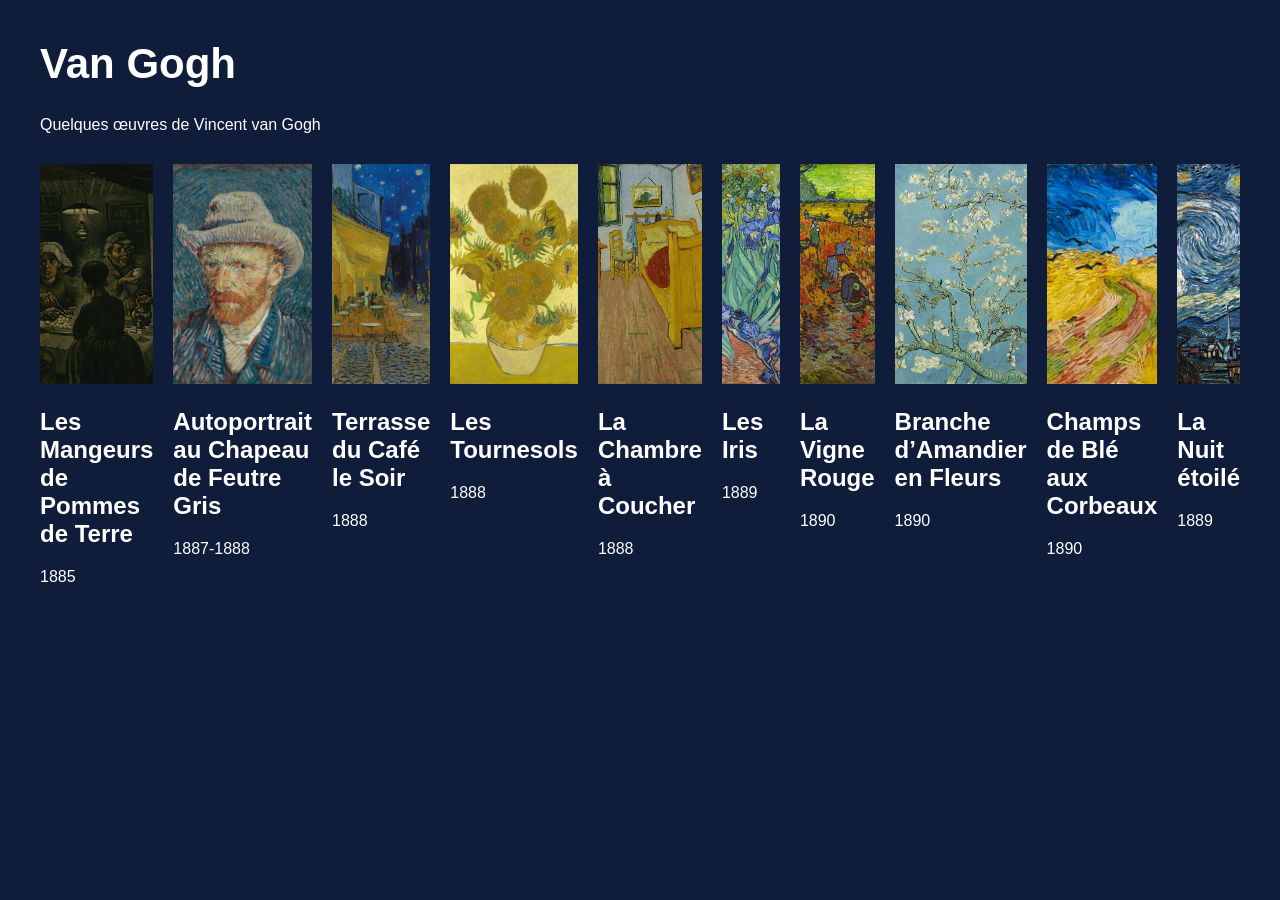
==== index.html @ 80ab2930 "[1] - First commit, just some works of van gogh." ====
<!DOCTYPE html>
<html lang="fr">
<head>
  <meta charset="UTF-8">
  <title>Van Gogh</title>
  <link rel="stylesheet" href="style.css">
</head>
<body>
  <h1>Van Gogh</h1>
  <p>Quelques œuvres de Vincent van Gogh</p>

  <div class="oeuvres">

    <div class="oeuvre">
      <img src="images/les-mangeurs-de-pommes-de-terre.jpg" alt="Les Mangeurs de Pommes de Terre">
      <h2>Les Mangeurs de Pommes de Terre</h2>
      <p>1885</p>
    </div>

    <div class="oeuvre">
      <img src="images/autoportrait-au-chapeau-de-feutre-gris.jpg" alt="Autoportrait au Chapeau de Feutre Gris">
      <h2>Autoportrait au Chapeau de Feutre Gris</h2>
      <p>1887-1888</p>
    </div>

    <div class="oeuvre">
      <img src="images/terrasse-du-cafe-le-soir.jpg" alt="Terrasse du Café le Soir">
      <h2>Terrasse du Café le Soir</h2>
      <p>1888</p>
    </div>

    <div class="oeuvre">
      <img src="images/les-tournesols.jpg" alt="Les Tournesols">
      <h2>Les Tournesols</h2>
      <p>1888</p>
    </div>

    <div class="oeuvre">
      <img src="images/la-chambre-a-coucher.jpg" alt="La Chambre à Coucher">
      <h2>La Chambre à Coucher</h2>
      <p>1888</p>
    </div>

    <div class="oeuvre">
      <img src="images/les-iris.jpg" alt="Les Iris">
      <h2>Les Iris</h2>
      <p>1889</p>
    </div>

    <div class="oeuvre">
      <img src="images/la-vigne-rouge.jpg" alt="La Vigne Rouge">
      <h2>La Vigne Rouge</h2>
      <p>1890</p>
    </div>

    <div class="oeuvre">
      <img src="images/amandier-en-fleurs.jpg" alt="Branche d’Amandier en Fleurs">
      <h2>Branche d’Amandier en Fleurs</h2>
      <p>1890</p>
    </div>
    
    <div class="oeuvre">
      <img src="images/champ-de-ble-aux-corbeaux.jpg" alt="Champs de Blé aux Corbeaux">
      <h2>Champs de Blé aux Corbeaux</h2>
      <p>1890</p>
    </div>

    <div class="oeuvre">
      <img src="images/nuit-etoile.jpg" alt="La Nuit étoilé">
      <h2>La Nuit étoilé</h2>
      <p>1889</p>
    </div>

  </div>
</body>
</html>
---- style.css ----
body {
  margin: 40px;
  background: #101d3a;
  color: white;
  font-family: Arial, sans-serif;
}

h1 {
  font-size: 42px;
}

.oeuvres {
  display: flex;
  gap: 20px;
  margin-top: 30px;
}

.oeuvre {
  width: 280px;
}

.oeuvre img {
  width: 100%;
  height: 220px;
  object-fit: cover;
}
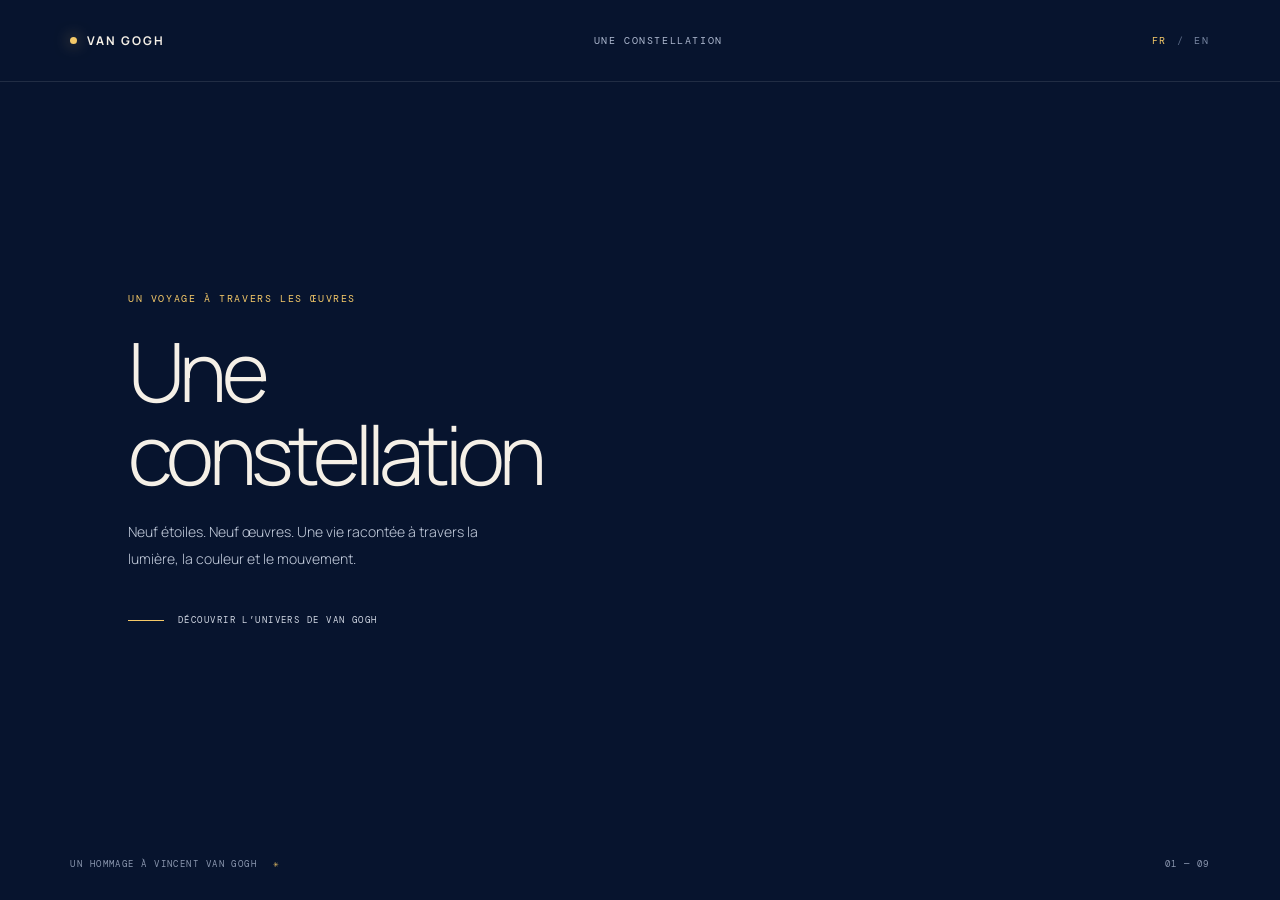
==== commit 662237f9: "[3] Start new landing page." ====
--- a/index.html
+++ b/index.html
@@ -1,76 +1,39 @@
-<!DOCTYPE html>
+<!doctype html>
 <html lang="fr">
 <head>
-  <meta charset="UTF-8">
-  <title>Van Gogh</title>
-  <link rel="stylesheet" href="style.css">
+  <meta charset="utf-8">
+  <meta name="viewport" content="width=device-width, initial-scale=1">
+  <meta name="description" content="Une constellation inspirée des œuvres de Vincent van Gogh.">
+  <title>Van Gogh — Une constellation</title>
+  <link rel="stylesheet" href="css/style.css">
 </head>
 <body>
-  <h1>Van Gogh</h1>
-  <p>Quelques œuvres de Vincent van Gogh</p>
+  <header class="site-header">
+    <a class="wordmark" href="#home"><span class="wordmark-dot"></span> VAN GOGH</a>
+    <p class="header-note">UNE CONSTELLATION</p>
+    <div class="language-switch" aria-label="Choix de la langue">
+      <span class="active">FR</span><span class="separator">/</span><span>EN</span>
+    </div>
+  </header>
 
-  <div class="oeuvres">
+  <main>
+    <section class="hero" id="home">
+      <div class="hero-copy">
+        <p class="eyebrow">UN VOYAGE À TRAVERS LES ŒUVRES</p>
+        <h1>Une<br>constellation</h1>
+        <p class="intro">Neuf étoiles. Neuf œuvres. Une vie racontée à travers la lumière, la couleur et le mouvement.</p>
+        <p class="explore"><span class="explore-line"></span> DÉCOUVRIR L’UNIVERS DE VAN GOGH</p>
+      </div>
 
-    <div class="oeuvre">
-      <img src="images/les-mangeurs-de-pommes-de-terre.jpg" alt="Les Mangeurs de Pommes de Terre">
-      <h2>Les Mangeurs de Pommes de Terre</h2>
-      <p>1885</p>
-    </div>
+      <div class="sky-decoration" aria-hidden="true">
+      </div>
 
-    <div class="oeuvre">
-      <img src="images/autoportrait-au-chapeau-de-feutre-gris.jpg" alt="Autoportrait au Chapeau de Feutre Gris">
-      <h2>Autoportrait au Chapeau de Feutre Gris</h2>
-      <p>1887-1888</p>
-    </div>
-
-    <div class="oeuvre">
-      <img src="images/terrasse-du-cafe-le-soir.jpg" alt="Terrasse du Café le Soir">
-      <h2>Terrasse du Café le Soir</h2>
-      <p>1888</p>
-    </div>
-
-    <div class="oeuvre">
-      <img src="images/les-tournesols.jpg" alt="Les Tournesols">
-      <h2>Les Tournesols</h2>
-      <p>1888</p>
-    </div>
-
-    <div class="oeuvre">
-      <img src="images/la-chambre-a-coucher.jpg" alt="La Chambre à Coucher">
-      <h2>La Chambre à Coucher</h2>
-      <p>1888</p>
-    </div>
-
-    <div class="oeuvre">
-      <img src="images/les-iris.jpg" alt="Les Iris">
-      <h2>Les Iris</h2>
-      <p>1889</p>
-    </div>
-
-    <div class="oeuvre">
-      <img src="images/la-vigne-rouge.jpg" alt="La Vigne Rouge">
-      <h2>La Vigne Rouge</h2>
-      <p>1890</p>
-    </div>
-
-    <div class="oeuvre">
-      <img src="images/amandier-en-fleurs.jpg" alt="Branche d’Amandier en Fleurs">
-      <h2>Branche d’Amandier en Fleurs</h2>
-      <p>1890</p>
-    </div>
-    
-    <div class="oeuvre">
-      <img src="images/champ-de-ble-aux-corbeaux.jpg" alt="Champs de Blé aux Corbeaux">
-      <h2>Champs de Blé aux Corbeaux</h2>
-      <p>1890</p>
-    </div>
-
-    <div class="oeuvre">
-      <img src="images/nuit-etoile.jpg" alt="La Nuit étoilé">
-      <h2>La Nuit étoilé</h2>
-      <p>1889</p>
-    </div>
-
-  </div>
+      <div class="hero-footer">
+        <span>UN HOMMAGE À VINCENT VAN GOGH</span>
+        <span class="footer-star">✳</span>
+        <span>01 — 09</span>
+      </div>
+    </section>
+  </main>
 </body>
 </html>
--- a/css/style.css
+++ b/css/style.css
@@ -0,0 +1,164 @@
+@import url('https://fonts.googleapis.com/css2?family=DM+Mono:wght@400;500&family=Manrope:wght@300;400;500;600;700&display=swap');
+
+:root {
+  color-scheme: dark;
+  --ink: #f5f0e7;
+  --muted: #c0c8d8;
+  --night: #07142e;
+  --gold: #f5c968;
+}
+
+* { box-sizing: border-box; }
+
+html { scroll-behavior: smooth; }
+
+body {
+  margin: 0;
+  min-height: 100vh;
+  background: var(--night);
+  color: var(--ink);
+  font-family: 'Manrope', Arial, sans-serif;
+}
+
+.site-header {
+  position: absolute;
+  z-index: 5;
+  top: 0;
+  left: 0;
+  width: 100%;
+  height: 82px;
+  padding: 0 5.5vw;
+  display: flex;
+  align-items: center;
+  justify-content: space-between;
+  border-bottom: 1px solid #ffffff1b;
+}
+
+.wordmark {
+  display: flex;
+  align-items: center;
+  gap: 10px;
+  color: var(--ink);
+  text-decoration: none;
+  font-size: 12px;
+  letter-spacing: .16em;
+  font-weight: 700;
+}
+
+.wordmark-dot {
+  width: 7px;
+  height: 7px;
+  border-radius: 50%;
+  background: var(--gold);
+  box-shadow: 0 0 15px #f5c968aa;
+}
+
+.header-note, .language-switch, .eyebrow, .explore, .hero-footer {
+  font-family: 'DM Mono', monospace;
+  font-size: 10px;
+  letter-spacing: .16em;
+}
+
+.header-note { color: #aeb9d0; }
+
+.language-switch {
+  display: flex;
+  align-items: center;
+  gap: 10px;
+  color: #7886a2;
+}
+
+.language-switch .active { color: var(--gold); }
+.separator { color: #586782; }
+
+.hero {
+  min-height: 100svh;
+  position: relative;
+  display: flex;
+  align-items: center;
+}
+
+.sky-decoration {
+  background: url('img/nuit-etoile.jpg') center / cover no-repeat;
+}
+
+.hero-copy {
+  position: relative;
+  z-index: 3;
+  width: min(470px, 43vw);
+  margin-left: 10vw;
+  margin-top: 15px;
+}
+
+.eyebrow {
+  color: var(--gold);
+  line-height: 1.8;
+}
+
+h1 {
+  margin: 22px 0;
+  font-size: clamp(48px, 6.4vw, 88px);
+  line-height: 1.02;
+  font-weight: 300;
+  letter-spacing: -.07em;
+}
+
+.intro {
+  max-width: 380px;
+  color: #c5cede;
+  font-size: 14px;
+  line-height: 1.9;
+  font-weight: 300;
+}
+
+.explore {
+  display: flex;
+  align-items: center;
+  gap: 14px;
+  margin-top: 42px;
+  color: #d2d8e4;
+  font-size: 9px;
+}
+
+.explore-line {
+  display: inline-block;
+  width: 36px;
+  height: 1px;
+  background: var(--gold);
+}
+
+.sky-decoration {
+  position: absolute;
+  z-index: 2;
+  top: 12%;
+  right: 5%;
+  width: 52%;
+  height: 76%;
+  opacity: .95;
+}
+
+.hero-footer {
+  position: absolute;
+  z-index: 3;
+  bottom: 30px;
+  left: 5.5vw;
+  right: 5.5vw;
+  display: flex;
+  align-items: center;
+  gap: 16px;
+  color: #8c98b0;
+  font-size: 9px;
+}
+
+.footer-star { color: var(--gold); }
+.hero-footer span:last-child { margin-left: auto; }
+
+@media (max-width: 760px) {
+  .site-header { height: 68px; padding: 0 6vw; }
+  .header-note { display: none; }
+  .hero { min-height: 850px; align-items: flex-start; }
+  .hero-copy { width: auto; margin: 145px 8vw 0; }
+  h1 { font-size: 56px; }
+  .intro { max-width: 320px; }
+  .hero-footer { bottom: 22px; font-size: 8px; }
+}
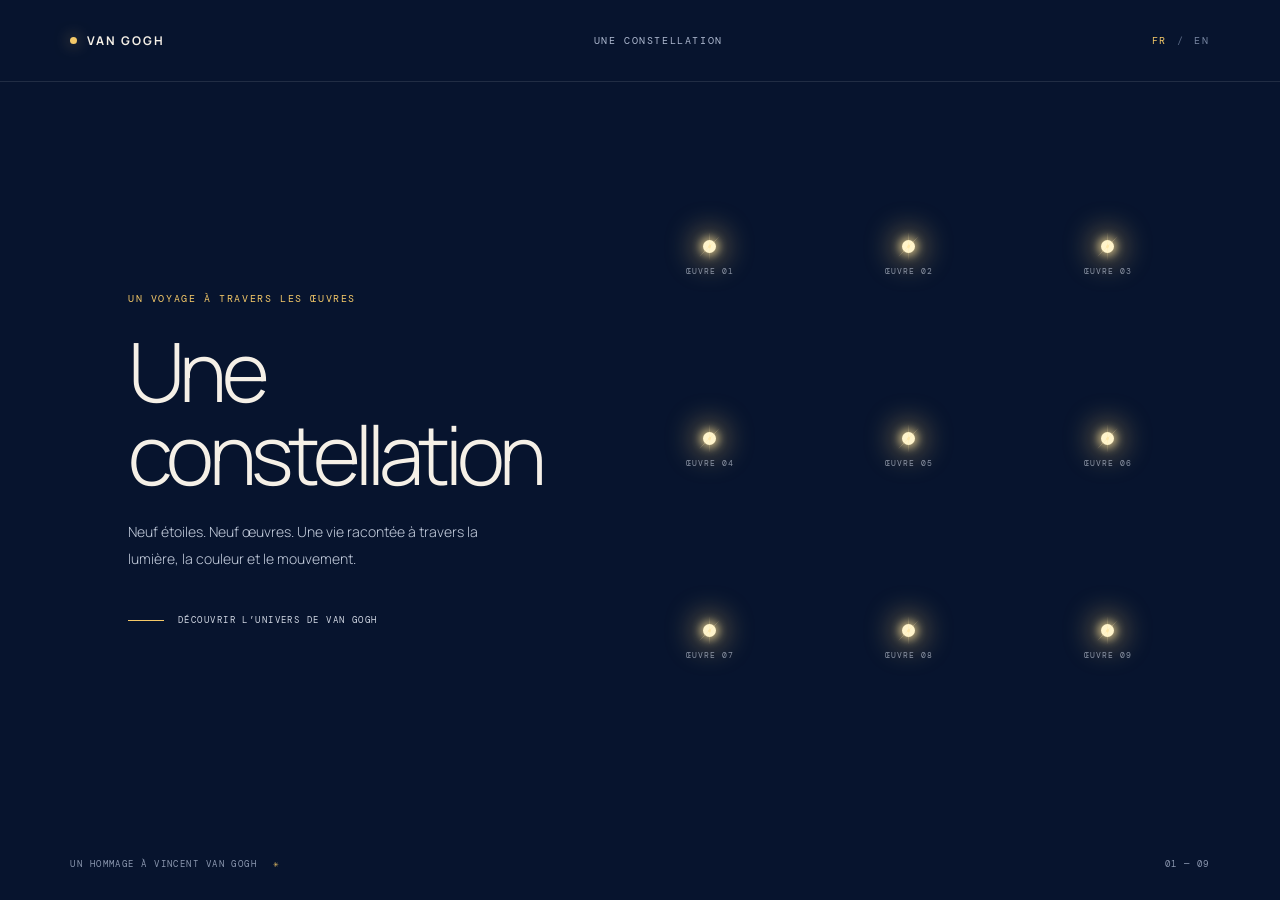
==== commit 38c9f289: "[4] Architecture, add pages." ====
--- a/index.html
+++ b/index.html
@@ -25,8 +25,17 @@
         <p class="explore"><span class="explore-line"></span> DÉCOUVRIR L’UNIVERS DE VAN GOGH</p>
       </div>
 
-      <div class="sky-decoration" aria-hidden="true">
-      </div>
+      <nav class="sky-decoration" aria-label="Choisir une œuvre">
+        <a class="star-link" href="pages/oeuvre-01.html" aria-label="Découvrir l’œuvre 1"><span class="star"></span><span class="star-label">ŒUVRE 01</span></a>
+        <a class="star-link" href="pages/oeuvre-02.html" aria-label="Découvrir l’œuvre 2"><span class="star"></span><span class="star-label">ŒUVRE 02</span></a>
+        <a class="star-link" href="pages/oeuvre-03.html" aria-label="Découvrir l’œuvre 3"><span class="star"></span><span class="star-label">ŒUVRE 03</span></a>
+        <a class="star-link" href="pages/oeuvre-04.html" aria-label="Découvrir l’œuvre 4"><span class="star"></span><span class="star-label">ŒUVRE 04</span></a>
+        <a class="star-link" href="pages/oeuvre-05.html" aria-label="Découvrir l’œuvre 5"><span class="star"></span><span class="star-label">ŒUVRE 05</span></a>
+        <a class="star-link" href="pages/oeuvre-06.html" aria-label="Découvrir l’œuvre 6"><span class="star"></span><span class="star-label">ŒUVRE 06</span></a>
+        <a class="star-link" href="pages/oeuvre-07.html" aria-label="Découvrir l’œuvre 7"><span class="star"></span><span class="star-label">ŒUVRE 07</span></a>
+        <a class="star-link" href="pages/oeuvre-08.html" aria-label="Découvrir l’œuvre 8"><span class="star"></span><span class="star-label">ŒUVRE 08</span></a>
+        <a class="star-link" href="pages/oeuvre-09.html" aria-label="Découvrir l’œuvre 9"><span class="star"></span><span class="star-label">ŒUVRE 09</span></a>
+      </nav>
 
       <div class="hero-footer">
         <span>UN HOMMAGE À VINCENT VAN GOGH</span>
--- a/css/style.css
+++ b/css/style.css
@@ -130,11 +130,75 @@
 .sky-decoration {
   position: absolute;
   z-index: 2;
-  top: 12%;
+  top: 17%;
   right: 5%;
-  width: 52%;
-  height: 76%;
-  opacity: .95;
+  width: 48%;
+  min-height: 66%;
+  display: grid;
+  grid-template-columns: repeat(3, minmax(70px, 1fr));
+  grid-template-rows: repeat(3, 1fr);
+  place-items: center;
+  gap: clamp(18px, 3vw, 42px);
+  padding: 28px;
+}
+
+.star-link {
+  min-width: 78px;
+  min-height: 78px;
+  display: flex;
+  flex-direction: column;
+  align-items: center;
+  justify-content: center;
+  gap: 13px;
+  color: var(--muted);
+  text-decoration: none;
+  border-radius: 50%;
+  transition: transform .2s ease, color .2s ease;
+}
+
+.star {
+  position: relative;
+  display: block;
+  width: 13px;
+  height: 13px;
+  border-radius: 50%;
+  background: #fff4cb;
+  box-shadow: 0 0 9px 3px #ffe7a0aa, 0 0 28px 11px #f5c96866;
+  transition: transform .2s ease, box-shadow .2s ease;
+}
+
+.star::before,
+.star::after {
+  content: '';
+  position: absolute;
+  inset: -8px 5px;
+  background: #ffe9a8;
+  opacity: .7;
+  clip-path: polygon(50% 0, 58% 42%, 100% 50%, 58% 58%, 50% 100%, 42% 58%, 0 50%, 42% 42%);
+}
+
+.star::after {
+  transform: rotate(45deg);
+}
+
+.star-label {
+  font-family: 'DM Mono', monospace;
+  font-size: 8px;
+  letter-spacing: .12em;
+  opacity: .7;
+}
+
+.star-link:hover,
+.star-link:focus-visible {
+  color: var(--gold);
+  transform: translateY(-4px);
+  outline: none;
+}
+
+.star-link:hover .star,
+.star-link:focus-visible .star {
+  transform: scale(1.35);
+  box-shadow: 0 0 14px 5px #ffe7a0cc, 0 0 40px 16px #f5c96888;
 }
 
 .hero-footer {
@@ -156,9 +220,42 @@
 @media (max-width: 760px) {
   .site-header { height: 68px; padding: 0 6vw; }
   .header-note { display: none; }
-  .hero { min-height: 850px; align-items: flex-start; }
-  .hero-copy { width: auto; margin: 145px 8vw 0; }
+  .hero { min-height: 1050px; align-items: flex-start; }
+  .hero-copy { width: auto; margin: 125px 8vw 0; }
   h1 { font-size: 56px; }
   .intro { max-width: 320px; }
+  .sky-decoration {
+    top: 52%;
+    left: 6%;
+    right: 6%;
+    width: 88%;
+    min-height: 390px;
+    padding: 10px;
+    gap: 12px;
+  }
+  .star-link { min-width: 65px; min-height: 75px; gap: 10px; }
+  .star-label { font-size: 7px; }
   .hero-footer { bottom: 22px; font-size: 8px; }
 }
+
+.placeholder-page {
+      min-height: 100svh;
+      display: grid;
+      place-items: center;
+      padding: 120px 24px 60px;
+      text-align: center;
+    }
+    .placeholder-content { max-width: 560px; }
+    .placeholder-content h1 { font-size: clamp(42px, 7vw, 76px); }
+    .placeholder-content p { color: var(--muted); line-height: 1.8; }
+    .back-link {
+      display: inline-block;
+      margin-top: 28px;
+      color: var(--gold);
+      font-family: 'DM Mono', monospace;
+      font-size: 10px;
+      letter-spacing: .14em;
+      text-decoration: none;
+      border-bottom: 1px solid #f5c96866;
+      padding-bottom: 8px;
+    }
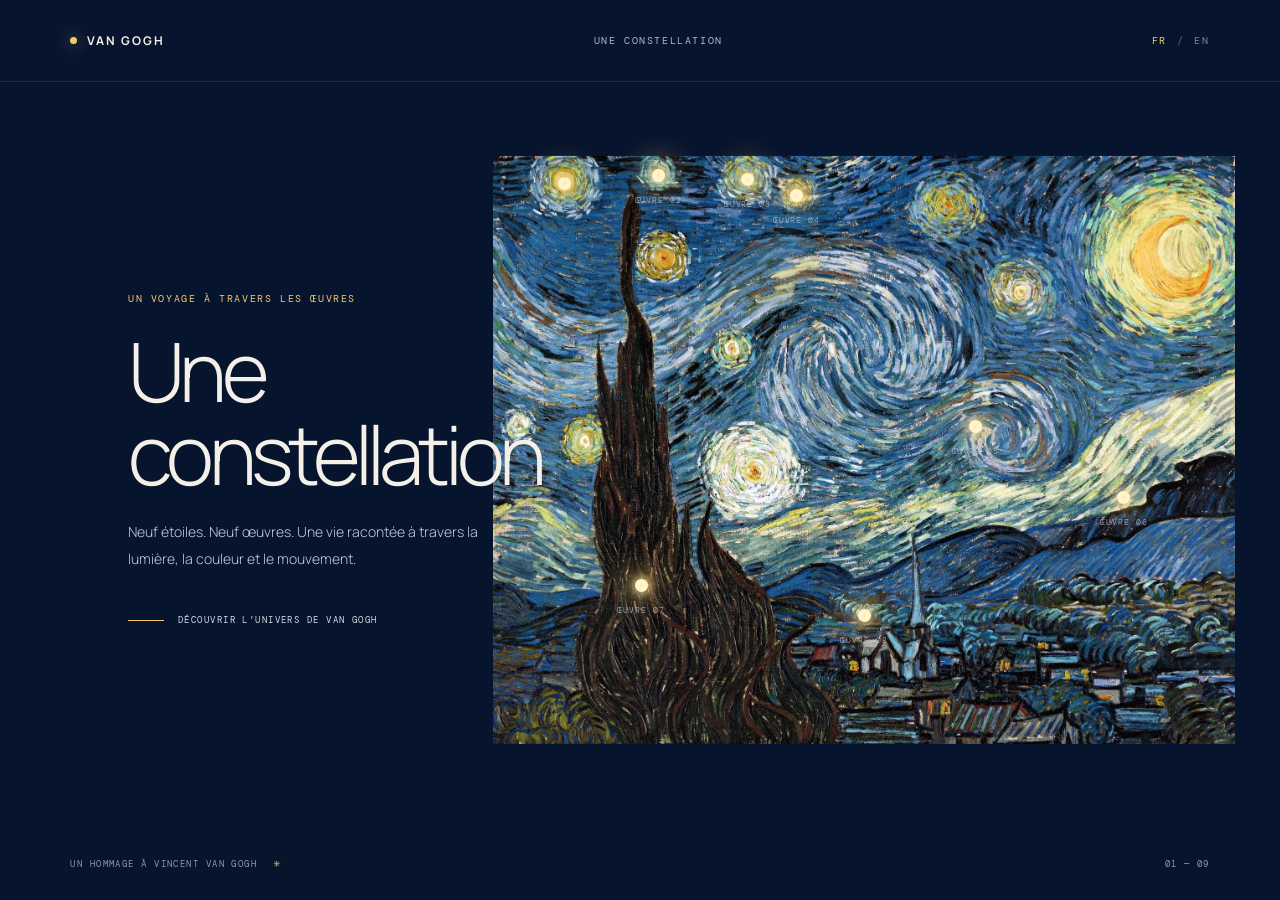
==== commit 6549c578: "[7] Start stars position" ====
--- a/index.html
+++ b/index.html
@@ -25,17 +25,56 @@
         <p class="explore"><span class="explore-line"></span> DÉCOUVRIR L’UNIVERS DE VAN GOGH</p>
       </div>
 
-      <nav class="sky-decoration" aria-label="Choisir une œuvre">
-        <a class="star-link" href="pages/oeuvre-01.html" aria-label="Découvrir l’œuvre 1"><span class="star"></span><span class="star-label">ŒUVRE 01</span></a>
-        <a class="star-link" href="pages/oeuvre-02.html" aria-label="Découvrir l’œuvre 2"><span class="star"></span><span class="star-label">ŒUVRE 02</span></a>
-        <a class="star-link" href="pages/oeuvre-03.html" aria-label="Découvrir l’œuvre 3"><span class="star"></span><span class="star-label">ŒUVRE 03</span></a>
-        <a class="star-link" href="pages/oeuvre-04.html" aria-label="Découvrir l’œuvre 4"><span class="star"></span><span class="star-label">ŒUVRE 04</span></a>
-        <a class="star-link" href="pages/oeuvre-05.html" aria-label="Découvrir l’œuvre 5"><span class="star"></span><span class="star-label">ŒUVRE 05</span></a>
-        <a class="star-link" href="pages/oeuvre-06.html" aria-label="Découvrir l’œuvre 6"><span class="star"></span><span class="star-label">ŒUVRE 06</span></a>
-        <a class="star-link" href="pages/oeuvre-07.html" aria-label="Découvrir l’œuvre 7"><span class="star"></span><span class="star-label">ŒUVRE 07</span></a>
-        <a class="star-link" href="pages/oeuvre-08.html" aria-label="Découvrir l’œuvre 8"><span class="star"></span><span class="star-label">ŒUVRE 08</span></a>
-        <a class="star-link" href="pages/oeuvre-09.html" aria-label="Découvrir l’œuvre 9"><span class="star"></span><span class="star-label">ŒUVRE 09</span></a>
-      </nav>
+      <div class="constellation">
+        <nav class="sky-decoration" aria-label="Choisir une œuvre">
+
+          <a class="star-link star-01" href="pages/oeuvre-01.html">
+            <span class="star"></span>
+            <span class="star-label">ŒUVRE 01</span>
+          </a>
+
+          <a class="star-link star-02" href="pages/oeuvre-02.html">
+            <span class="star"></span>
+            <span class="star-label">ŒUVRE 02</span>
+          </a>
+
+          <a class="star-link star-03" href="pages/oeuvre-03.html">
+            <span class="star"></span>
+            <span class="star-label">ŒUVRE 03</span>
+          </a>
+
+          <a class="star-link star-04" href="pages/oeuvre-04.html">
+            <span class="star"></span>
+            <span class="star-label">ŒUVRE 04</span>
+          </a>
+
+          <a class="star-link star-05" href="pages/oeuvre-05.html">
+            <span class="star"></span>
+            <span class="star-label">ŒUVRE 05</span>
+          </a>
+
+          <a class="star-link star-06" href="pages/oeuvre-06.html">
+            <span class="star"></span>
+            <span class="star-label">ŒUVRE 06</span>
+          </a>
+
+          <a class="star-link star-07" href="pages/oeuvre-07.html">
+            <span class="star"></span>
+            <span class="star-label">ŒUVRE 07</span>
+          </a>
+
+          <a class="star-link star-08" href="pages/oeuvre-08.html">
+            <span class="star"></span>
+            <span class="star-label">ŒUVRE 08</span>
+          </a>
+
+          <a class="star-link star-09" href="pages/oeuvre-09.html">
+            <span class="star"></span>
+            <span class="star-label">ŒUVRE 09</span>
+          </a>
+
+        </nav>
+      </div>
 
       <div class="hero-footer">
         <span>UN HOMMAGE À VINCENT VAN GOGH</span>
--- a/css/style.css
+++ b/css/style.css
@@ -78,10 +78,6 @@
   align-items: center;
 }
 
-.sky-decoration {
-  background: url('img/nuit-etoile.jpg') center / cover no-repeat;
-}
-
 .hero-copy {
   position: relative;
   z-index: 3;
@@ -127,32 +123,46 @@
   background: var(--gold);
 }
 
+
+.constellation {
+  position: absolute;
+  z-index: 2;
+  width: min(58vw, 91svh);
+  aspect-ratio: 1771 / 1403;
+  right: clamp(20px, 3.5vw, 60px);
+  top: 50%;
+  transform: translateY(-50%);
+
+  background: url('../img/nuit-etoile.jpg') center / 100% 100% no-repeat;
+}
+
+
 .sky-decoration {
   position: absolute;
-  z-index: 2;
-  top: 17%;
-  right: 5%;
-  width: 48%;
-  min-height: 66%;
-  display: grid;
-  grid-template-columns: repeat(3, minmax(70px, 1fr));
-  grid-template-rows: repeat(3, 1fr);
-  place-items: center;
-  gap: clamp(18px, 3vw, 42px);
-  padding: 28px;
+  inset: 0;
+  width: 100%;
+  height: 100%;
+  display: block;
 }
 
 .star-link {
+  position: absolute;
+
+  display: flex;
+  flex-direction: column;
+  align-items: center;
+  justify-content: center;
+  gap: 13px;
+
+  transform: translate(-50%, -50%);
+
   min-width: 78px;
   min-height: 78px;
-  display: flex;
-  flex-direction: column;
-  align-items: center;
-  justify-content: center;
-  gap: 13px;
+
   color: var(--muted);
   text-decoration: none;
   border-radius: 50%;
+
   transition: transform .2s ease, color .2s ease;
 }
 
@@ -191,7 +201,6 @@
 .star-link:hover,
 .star-link:focus-visible {
   color: var(--gold);
-  transform: translateY(-4px);
   outline: none;
 }
 
@@ -217,26 +226,6 @@
 .footer-star { color: var(--gold); }
 .hero-footer span:last-child { margin-left: auto; }
 
-@media (max-width: 760px) {
-  .site-header { height: 68px; padding: 0 6vw; }
-  .header-note { display: none; }
-  .hero { min-height: 1050px; align-items: flex-start; }
-  .hero-copy { width: auto; margin: 125px 8vw 0; }
-  h1 { font-size: 56px; }
-  .intro { max-width: 320px; }
-  .sky-decoration {
-    top: 52%;
-    left: 6%;
-    right: 6%;
-    width: 88%;
-    min-height: 390px;
-    padding: 10px;
-    gap: 12px;
-  }
-  .star-link { min-width: 65px; min-height: 75px; gap: 10px; }
-  .star-label { font-size: 7px; }
-  .hero-footer { bottom: 22px; font-size: 8px; }
-}
 
 .placeholder-page {
       min-height: 100svh;
@@ -244,11 +233,11 @@
       place-items: center;
       padding: 120px 24px 60px;
       text-align: center;
-    }
-    .placeholder-content { max-width: 560px; }
-    .placeholder-content h1 { font-size: clamp(42px, 7vw, 76px); }
-    .placeholder-content p { color: var(--muted); line-height: 1.8; }
-    .back-link {
+}
+.placeholder-content { max-width: 560px; }
+.placeholder-content h1 { font-size: clamp(42px, 7vw, 76px); }
+.placeholder-content p { color: var(--muted); line-height: 1.8; }
+.back-link {
       display: inline-block;
       margin-top: 28px;
       color: var(--gold);
@@ -258,4 +247,56 @@
       text-decoration: none;
       border-bottom: 1px solid #f5c96866;
       padding-bottom: 8px;
-    }+    }
+
+
+@media (max-width: 760px) {
+
+  .hero {
+    min-height: 1050px;
+    align-items: flex-start;
+  }
+
+  .constellation {
+    width: min(100vw, 126.23svh);
+
+    right: auto;
+    left: 50%;
+
+    top: auto;
+    bottom: 80px;
+
+    transform: translateX(-50%);
+  }
+
+  .star-link {
+    min-width: 65px;
+    min-height: 65px;
+    gap: 10px;
+  }
+
+  .star-label {
+    font-size: 7px;
+  }
+
+  .hero-footer {
+    bottom: 22px;
+    font-size: 8px;
+  }
+
+}
+
+
+/* Position des 9 étoiles */
+
+.star-01 { left: 9.6%; top: 6.6%; }
+.star-02 { left: 22.3%; top: 5.2%; }
+.star-03 { left: 34.3%; top: 6%; }
+
+.star-04 { left: 40.9%; top: 8.6%; }
+.star-05 { left: 65%; top: 48%; }
+.star-06 { left: 85%; top: 60%; }
+
+.star-07 { left: 20%; top: 75%; }
+.star-08 { left: 50%; top: 80%; }
+.star-09 { left: 225%; top: 85%; }
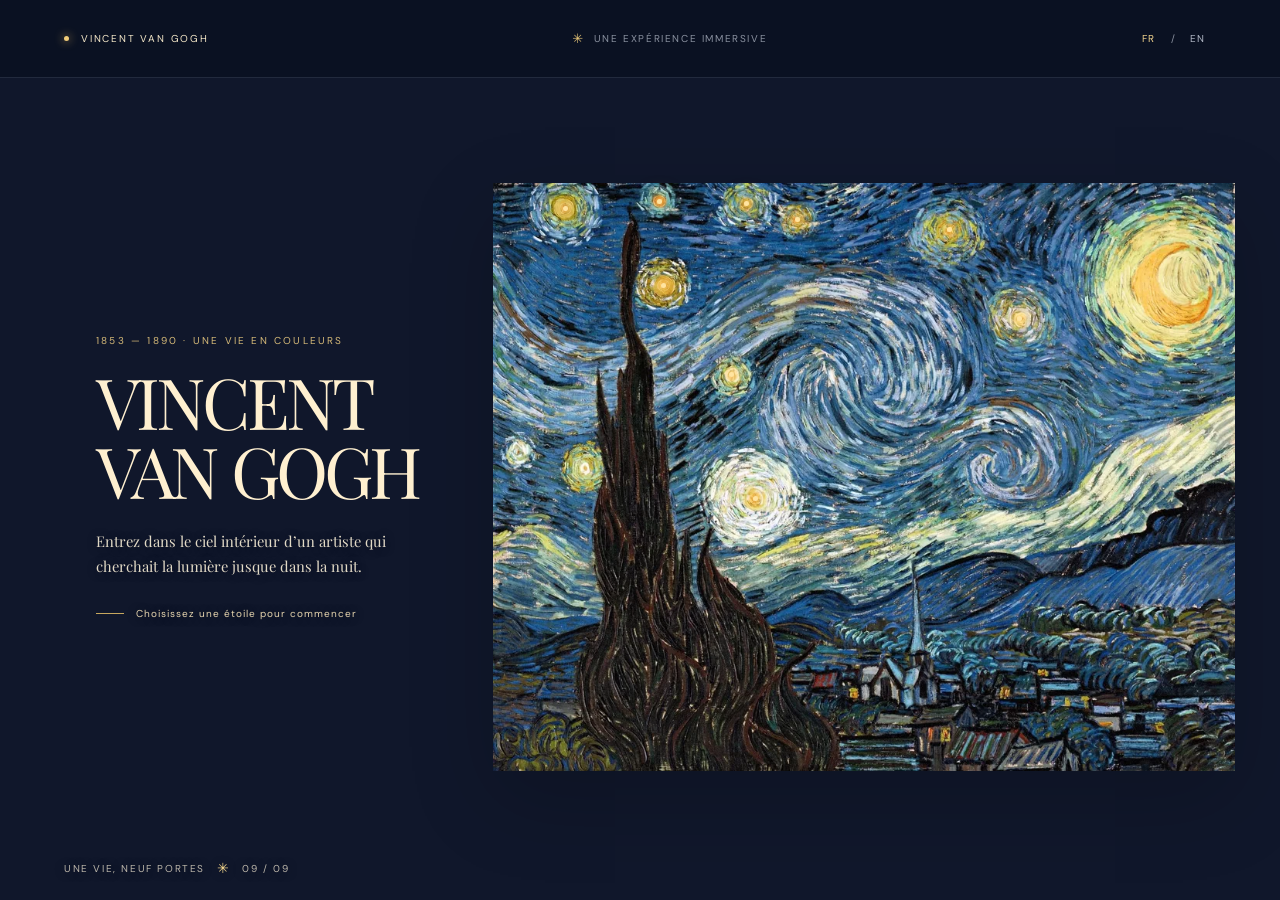
==== commit 54849b24: "[9] Big refont, translation and home page interactive." ====
--- a/index.html
+++ b/index.html
@@ -3,85 +3,103 @@
 <head>
   <meta charset="utf-8">
   <meta name="viewport" content="width=device-width, initial-scale=1">
-  <meta name="description" content="Une constellation inspirée des œuvres de Vincent van Gogh.">
-  <title>Van Gogh — Une constellation</title>
+  <meta name="theme-color" content="#07142e">
+  <meta name="description" content="Explorez l'univers de Vincent van Gogh, une étoile à la fois.">
+  <title>Vincent van Gogh · Une constellation</title>
+  <link rel="icon" href="data:image/svg+xml,%3Csvg xmlns='http://www.w3.org/2000/svg' viewBox='0 0 32 32'%3E%3Crect width='32' height='32' rx='6' fill='%2307142e'/%3E%3Ccircle cx='16' cy='16' r='5' fill='%23ffe2a0'/%3E%3C/svg%3E">
+  <link rel="preload" href="fonts/playfair-display-latin-400-normal.woff2" as="font" type="font/woff2" crossorigin>
+  <link rel="preload" href="fonts/dm-sans-latin-wght-normal.woff2" as="font" type="font/woff2" crossorigin>
   <link rel="stylesheet" href="css/style.css">
 </head>
 <body>
+  <a class="skip-link" href="#constellation" data-i18n="skip">Aller à la constellation</a>
+
   <header class="site-header">
-    <a class="wordmark" href="#home"><span class="wordmark-dot"></span> VAN GOGH</a>
-    <p class="header-note">UNE CONSTELLATION</p>
-    <div class="language-switch" aria-label="Choix de la langue">
-      <span class="active">FR</span><span class="separator">/</span><span>EN</span>
+    <a class="wordmark" href="index.html">
+      <span class="wordmark-dot" aria-hidden="true"></span>
+      <span data-i18n="brandName">Vincent van Gogh</span>
+    </a>
+    <p class="header-note" aria-hidden="true">
+      <span class="header-note-mark">✳</span>
+      <span data-i18n="navLabel">Une expérience immersive</span>
+    </p>
+    <div class="language-switch" role="group" aria-label="Langue" data-i18n-attr="aria-label:language">
+      <button type="button" lang="fr" data-lang="fr" aria-pressed="true">FR</button>
+      <span aria-hidden="true">/</span>
+      <button type="button" lang="en" data-lang="en" aria-pressed="false">EN</button>
     </div>
   </header>
 
-  <main>
-    <section class="hero" id="home">
-      <div class="hero-copy">
-        <p class="eyebrow">UN VOYAGE À TRAVERS LES ŒUVRES</p>
-        <h1>Une<br>constellation</h1>
-        <p class="intro">Neuf étoiles. Neuf œuvres. Une vie racontée à travers la lumière, la couleur et le mouvement.</p>
-        <p class="explore"><span class="explore-line"></span> DÉCOUVRIR L’UNIVERS DE VAN GOGH</p>
-      </div>
+  <main class="hero">
+    <div class="hero-copy">
+      <p class="eyebrow" data-i18n="eyebrow">1853 — 1890 · Une vie en couleurs</p>
+      <h1 data-i18n="brandName">Vincent van Gogh</h1>
+      <p class="intro" data-i18n="intro">Entrez dans le ciel intérieur d’un artiste qui cherchait la lumière jusque dans la nuit.</p>
+      <p class="explore"><span class="explore-line" aria-hidden="true"></span><span data-i18n="explore">Choisissez une étoile pour commencer</span></p>
+    </div>
 
-      <div class="constellation">
-        <nav class="sky-decoration" aria-label="Choisir une œuvre">
+    <div class="painting" id="constellation">
+      <img
+        src="img/nuit-etoile-1771.webp"
+        srcset="img/nuit-etoile-960.webp 960w, img/nuit-etoile-1771.webp 1771w"
+        sizes="(max-width: 700px) 100vw, 58vw"
+        width="1771" height="1403" fetchpriority="high"
+        alt="La Nuit étoilée de Vincent van Gogh" data-i18n-attr="alt:paintingAlt">
 
-          <a class="star-link star-01" href="pages/oeuvre-01.html">
-            <span class="star"></span>
-            <span class="star-label">ŒUVRE 01</span>
-          </a>
+      <!-- Position de chaque étoile : --x et --y, en % de l'image. -->
+      <nav class="stars" aria-label="Choisir une œuvre" data-i18n-attr="aria-label:constellationLabel">
+        <a class="star star--right" href="pages/oeuvre-01.html" style="--x:9.8%; --y:4.4%"
+           aria-label="Découvrir l’œuvre Les Mangeurs de pommes de terre de Vincent van Gogh" data-i18n-attr="aria-label:starA11y.potatoEaters">
+          <span class="star-hit" aria-hidden="true"><span class="star-halo"></span><span class="star-core"></span><span class="star-ray"></span></span>
+          <span class="star-label" aria-hidden="true" data-i18n="stars.potatoEaters">Les Mangeurs de pommes de terre</span>
+        </a>
+        <a class="star star--right" href="pages/oeuvre-02.html" style="--x:22.43%; --y:3.2%"
+           aria-label="Découvrir l’œuvre Autoportrait au chapeau de feutre gris de Vincent van Gogh" data-i18n-attr="aria-label:starA11y.selfPortrait">
+          <span class="star-hit" aria-hidden="true"><span class="star-halo"></span><span class="star-core"></span><span class="star-ray"></span></span>
+          <span class="star-label" aria-hidden="true" data-i18n="stars.selfPortrait">Autoportrait au chapeau de feutre gris</span>
+        </a>
+        <a class="star star--right" href="pages/oeuvre-03.html" style="--x:34.2%; --y:3.5%"
+           aria-label="Découvrir l’œuvre Les Tournesols de Vincent van Gogh" data-i18n-attr="aria-label:starA11y.sunflowers">
+          <span class="star-hit" aria-hidden="true"><span class="star-halo"></span><span class="star-core"></span><span class="star-ray"></span></span>
+          <span class="star-label" aria-hidden="true" data-i18n="stars.sunflowers">Les Tournesols</span>
+        </a>
+        <a class="star star--left" href="pages/oeuvre-04.html" style="--x:41%; --y:6.3%"
+           aria-label="Découvrir l’œuvre La Chambre à coucher de Vincent van Gogh" data-i18n-attr="aria-label:starA11y.bedroom">
+          <span class="star-hit" aria-hidden="true"><span class="star-halo"></span><span class="star-core"></span><span class="star-ray"></span></span>
+          <span class="star-label" aria-hidden="true" data-i18n="stars.bedroom">La Chambre à coucher</span>
+        </a>
+        <a class="star star--above" href="pages/oeuvre-05.html" style="--x:61.5%; --y:8%"
+           aria-label="Découvrir l’œuvre La Vigne rouge de Vincent van Gogh" data-i18n-attr="aria-label:starA11y.redVigne">
+          <span class="star-hit" aria-hidden="true"><span class="star-halo"></span><span class="star-core"></span><span class="star-ray"></span></span>
+          <span class="star-label" aria-hidden="true" data-i18n="stars.redVigne">La Vigne rouge</span>
+        </a>
+        <a class="star star--left" href="pages/oeuvre-06.html" style="--x:71%; --y:23%"
+           aria-label="Découvrir l’œuvre Les Iris de Vincent van Gogh" data-i18n-attr="aria-label:starA11y.irises">
+          <span class="star-hit" aria-hidden="true"><span class="star-halo"></span><span class="star-core"></span><span class="star-ray"></span></span>
+          <span class="star-label" aria-hidden="true" data-i18n="stars.irises">Les Iris</span>
+        </a>
+        <a class="star star--right" href="pages/oeuvre-07.html" style="--x:23%; --y:17.4%"
+           aria-label="Découvrir l’œuvre Terrasse du café le soir de Vincent van Gogh" data-i18n-attr="aria-label:starA11y.cafeTerrace">
+          <span class="star-hit" aria-hidden="true"><span class="star-halo"></span><span class="star-core"></span><span class="star-ray"></span></span>
+          <span class="star-label" aria-hidden="true" data-i18n="stars.cafeTerrace">Terrasse du café le soir</span>
+        </a>
+        <a class="star star--left" href="pages/oeuvre-08.html" style="--x:32.2%; --y:32.5%"
+           aria-label="Découvrir l’œuvre Branche d’amandier en fleurs de Vincent van Gogh" data-i18n-attr="aria-label:starA11y.almondBlossom">
+          <span class="star-hit" aria-hidden="true"><span class="star-halo"></span><span class="star-core"></span><span class="star-ray"></span></span>
+          <span class="star-label" aria-hidden="true" data-i18n="stars.almondBlossom">Branche d’amandier en fleurs</span>
+        </a>
+        <a class="star star--left" href="pages/oeuvre-09.html" style="--x:35.4%; --y:53.7%"
+           aria-label="Découvrir l’œuvre Champ de blé aux corbeaux de Vincent van Gogh" data-i18n-attr="aria-label:starA11y.wheatfield">
+          <span class="star-hit" aria-hidden="true"><span class="star-halo"></span><span class="star-core"></span><span class="star-ray"></span></span>
+          <span class="star-label" aria-hidden="true" data-i18n="stars.wheatfield">Champ de blé aux corbeaux</span>
+        </a>
+      </nav>
+    </div>
 
-          <a class="star-link star-02" href="pages/oeuvre-02.html">
-            <span class="star"></span>
-            <span class="star-label">ŒUVRE 02</span>
-          </a>
+    <p class="hero-footer"><span data-i18n="footer">Une vie, neuf portes</span> <span class="hero-footer-mark" aria-hidden="true">✳</span> <span aria-hidden="true">09 / 09</span></p>
+  </main>
 
-          <a class="star-link star-03" href="pages/oeuvre-03.html">
-            <span class="star"></span>
-            <span class="star-label">ŒUVRE 03</span>
-          </a>
-
-          <a class="star-link star-04" href="pages/oeuvre-04.html">
-            <span class="star"></span>
-            <span class="star-label">ŒUVRE 04</span>
-          </a>
-
-          <a class="star-link star-05" href="pages/oeuvre-05.html">
-            <span class="star"></span>
-            <span class="star-label">ŒUVRE 05</span>
-          </a>
-
-          <a class="star-link star-06" href="pages/oeuvre-06.html">
-            <span class="star"></span>
-            <span class="star-label">ŒUVRE 06</span>
-          </a>
-
-          <a class="star-link star-07" href="pages/oeuvre-07.html">
-            <span class="star"></span>
-            <span class="star-label">ŒUVRE 07</span>
-          </a>
-
-          <a class="star-link star-08" href="pages/oeuvre-08.html">
-            <span class="star"></span>
-            <span class="star-label">ŒUVRE 08</span>
-          </a>
-
-          <a class="star-link star-09" href="pages/oeuvre-09.html">
-            <span class="star"></span>
-            <span class="star-label">ŒUVRE 09</span>
-          </a>
-
-        </nav>
-      </div>
-
-      <div class="hero-footer">
-        <span>UN HOMMAGE À VINCENT VAN GOGH</span>
-        <span class="footer-star">✳</span>
-        <span>01 — 09</span>
-      </div>
-    </section>
-  </main>
+  <script src="js/translations.js"></script>
+  <script src="js/app.js"></script>
 </body>
 </html>
--- a/css/style.css
+++ b/css/style.css
@@ -1,302 +1,446 @@
-@import url('https://fonts.googleapis.com/css2?family=DM+Mono:wght@400;500&family=Manrope:wght@300;400;500;600;700&display=swap');
-
+/* 1. Polices (auto-hébergées, licences dans /fonts) ---------------------- */
+@font-face {
+  font-family: "DM Sans";
+  src: url("../fonts/dm-sans-latin-wght-normal.woff2") format("woff2");
+  font-weight: 100 1000;
+  font-style: normal;
+  font-display: swap;
+}
+
+@font-face {
+  font-family: "Playfair Display";
+  src: url("../fonts/playfair-display-latin-400-normal.woff2") format("woff2");
+  font-weight: 400;
+  font-style: normal;
+  font-display: swap;
+}
+
+/* 2. Variables ----------------------------------------------------------- */
 :root {
   color-scheme: dark;
-  --ink: #f5f0e7;
-  --muted: #c0c8d8;
-  --night: #07142e;
-  --gold: #f5c968;
-}
-
-* { box-sizing: border-box; }
-
-html { scroll-behavior: smooth; }
+
+  --night: #10172b;
+  --night-deep: #0a1122;
+  --sky: #07142e;
+  --text: #f8edcf;
+  --cream: #fff0d0;
+  --gold: #f4d58e;
+  --gold-muted: #d6ba78;
+  --starlight: #ffe2a0;
+  --line: rgba(191, 207, 235, 0.13);
+
+  --font-sans: "DM Sans", system-ui, sans-serif;
+  --font-serif: "Playfair Display", Georgia, "Times New Roman", serif;
+
+  --header-height: 78px;
+  --text-shadow: 0 1px 8px rgba(8, 15, 35, 0.55);
+}
+
+/* 3. Base ---------------------------------------------------------------- */
+*, *::before, *::after { box-sizing: border-box; }
+
+html { -webkit-text-size-adjust: 100%; }
 
 body {
+  min-width: 320px;
+  min-height: 100svh;
   margin: 0;
-  min-height: 100vh;
   background: var(--night);
-  color: var(--ink);
-  font-family: 'Manrope', Arial, sans-serif;
-}
-
+  color: var(--text);
+  font-family: var(--font-sans);
+  text-rendering: optimizeLegibility;
+  -webkit-font-smoothing: antialiased;
+}
+
+img { display: block; max-width: 100%; height: auto; }
+h1, p { margin: 0; }
+a { color: inherit; -webkit-tap-highlight-color: transparent; }
+::selection { color: var(--sky); background: #f3d48a; }
+:focus-visible { outline: 2px solid var(--gold); outline-offset: 4px; }
+
+.skip-link {
+  position: absolute;
+  top: -80px;
+  left: 16px;
+  z-index: 100;
+  padding: 0.6rem 1rem;
+  color: var(--sky);
+  background: var(--gold);
+  font-size: 0.875rem;
+  text-decoration: none;
+}
+.skip-link:focus { top: 12px; }
+
+/* 4. En-tête ------------------------------------------------------------- */
 .site-header {
-  position: absolute;
-  z-index: 5;
-  top: 0;
-  left: 0;
-  width: 100%;
-  height: 82px;
-  padding: 0 5.5vw;
+  position: relative;
+  z-index: 30;
   display: flex;
   align-items: center;
   justify-content: space-between;
-  border-bottom: 1px solid #ffffff1b;
+  gap: 24px;
+  height: var(--header-height);
+  padding-inline: clamp(22px, 5vw, 76px);
+  border-bottom: 1px solid var(--line);
+  background: rgba(10, 17, 34, 0.92);
 }
 
 .wordmark {
+  display: inline-flex;
+  align-items: center;
+  flex-shrink: 0;
+  gap: 12px;
+  color: #f5e8c9;
+  font-size: 0.625rem;
+  letter-spacing: 0.18em;
+  text-decoration: none;
+  text-transform: uppercase;
+}
+
+.wordmark-dot {
+  width: 5px;
+  height: 5px;
+  border-radius: 50%;
+  background: #f2cc79;
+  box-shadow: 0 0 10px #e6b960;
+}
+
+.header-note {
   display: flex;
   align-items: center;
-  gap: 10px;
-  color: var(--ink);
-  text-decoration: none;
-  font-size: 12px;
-  letter-spacing: .16em;
-  font-weight: 700;
-}
-
-.wordmark-dot {
-  width: 7px;
-  height: 7px;
-  border-radius: 50%;
-  background: var(--gold);
-  box-shadow: 0 0 15px #f5c968aa;
-}
-
-.header-note, .language-switch, .eyebrow, .explore, .hero-footer {
-  font-family: 'DM Mono', monospace;
-  font-size: 10px;
-  letter-spacing: .16em;
-}
-
-.header-note { color: #aeb9d0; }
+  justify-content: center;
+  gap: 9px;
+  color: rgba(225, 232, 245, 0.6);
+  font-size: 0.625rem;
+  letter-spacing: 0.16em;
+  text-transform: uppercase;
+}
+.header-note-mark { color: #e5c477; font-size: 13px; }
 
 .language-switch {
   display: flex;
   align-items: center;
-  gap: 10px;
-  color: #7886a2;
-}
-
-.language-switch .active { color: var(--gold); }
-.separator { color: #586782; }
-
+  flex-shrink: 0;
+  gap: 4px;
+  color: rgba(225, 232, 245, 0.6);
+  font-size: 0.625rem;
+  letter-spacing: 0.12em;
+}
+
+.language-switch button {
+  min-width: 36px;
+  min-height: 44px;
+  padding: 0 6px;
+  border: 0;
+  background: transparent;
+  color: rgba(225, 232, 245, 0.78);
+  font: inherit;
+  letter-spacing: inherit;
+  cursor: pointer;
+  transition: color 0.2s ease;
+}
+.language-switch button:hover { color: var(--gold); }
+.language-switch button[aria-pressed="true"] { color: var(--gold); }
+
+/* 5. Accueil ------------------------------------------------------------- */
 .hero {
-  min-height: 100svh;
   position: relative;
-  display: flex;
-  align-items: center;
-}
-
-.hero-copy {
-  position: relative;
-  z-index: 3;
-  width: min(470px, 43vw);
-  margin-left: 10vw;
-  margin-top: 15px;
-}
+  isolation: isolate;
+  overflow: hidden;
+  display: grid;
+  grid-template-columns: minmax(0, 1fr) min(58vw, 91svh);
+  align-items: center;
+  column-gap: clamp(1.5rem, 3vw, 3rem);
+  min-height: calc(100svh - var(--header-height));
+  padding: 3rem clamp(20px, 3.5vw, 60px) 4.5rem clamp(28px, 7.5vw, 112px);
+  background: var(--night);
+}
+
+.hero-copy { max-width: 430px; }
 
 .eyebrow {
-  color: var(--gold);
-  line-height: 1.8;
-}
-
-h1 {
-  margin: 22px 0;
-  font-size: clamp(48px, 6.4vw, 88px);
-  line-height: 1.02;
-  font-weight: 300;
-  letter-spacing: -.07em;
+  margin-bottom: 20px;
+  color: var(--gold-muted);
+  font-size: 0.625rem;
+  letter-spacing: 0.22em;
+  text-transform: uppercase;
+}
+
+.hero-copy h1 {
+  max-width: 560px;
+  color: var(--cream);
+  font: 400 clamp(46px, 5.5vw, 78px) / 0.98 var(--font-serif);
+  letter-spacing: -0.055em;
+  text-transform: uppercase;
+  text-wrap: balance;
 }
 
 .intro {
-  max-width: 380px;
-  color: #c5cede;
-  font-size: 14px;
-  line-height: 1.9;
-  font-weight: 300;
+  max-width: 340px;
+  margin-top: 24px;
+  color: rgba(255, 245, 220, 0.88);
+  font: 400 clamp(14px, 1.15vw, 17px) / 1.7 var(--font-serif);
+  text-shadow: var(--text-shadow);
 }
 
 .explore {
   display: flex;
   align-items: center;
-  gap: 14px;
-  margin-top: 42px;
-  color: #d2d8e4;
-  font-size: 9px;
-}
-
-.explore-line {
+  gap: 12px;
+  margin-top: 28px;
+  color: rgba(255, 235, 190, 0.9);
+  font-size: 0.625rem;
+  letter-spacing: 0.1em;
+  text-shadow: var(--text-shadow);
+}
+.explore-line { flex: none; width: 28px; height: 1px; background: #c6a75e; }
+
+.hero-footer {
+  position: absolute;
+  left: clamp(28px, 5vw, 76px);
+  bottom: 23px;
+  z-index: 10;
+  display: flex;
+  align-items: center;
+  gap: 12px;
+  color: rgba(255, 245, 220, 0.72);
+  font-size: 0.625rem;
+  letter-spacing: 0.16em;
+  text-shadow: var(--text-shadow);
+  text-transform: uppercase;
+}
+.hero-footer-mark { color: #f5d68c; font-size: 14px; }
+
+/* Le tableau et les étoiles partagent le même cadre : les étoiles sont
+   placées en pourcentage de l'image, donc elles la suivent à toutes les tailles. */
+.painting {
+  position: relative;
+  width: 100%;
+  box-shadow: 0 28px 80px rgba(0, 0, 0, 0.18);
+}
+
+.stars { position: absolute; inset: 0; }
+
+/* 6. Étoiles ------------------------------------------------------------- */
+.star {
+  --star-size: 5px;
+  position: absolute;
+  left: var(--x);
+  top: var(--y);
+  z-index: 20;
+  isolation: isolate;
+  display: block;
+  width: 56px;
+  height: 56px;
+  border-radius: 50%;
+  color: var(--starlight);
+  text-decoration: none;
+  transform: translate(-50%, -50%);
+  touch-action: manipulation;
+}
+
+.star::before {
+  content: "";
+  position: absolute;
+  inset: 5px;
+  border: 1px solid rgba(255, 220, 153, 0);
+  border-radius: 50%;
+  background: radial-gradient(circle, rgba(255, 207, 111, 0.2) 0%, rgba(255, 207, 111, 0.08) 35%, transparent 72%);
+  opacity: 0;
+  transform: scale(0.72);
+  transition: opacity 0.2s ease, transform 0.2s ease, border-color 0.2s ease;
+  pointer-events: none;
+}
+
+.star:hover, .star:focus-visible { z-index: 100; }
+.star:hover::before, .star:focus-visible::before {
+  opacity: 1;
+  transform: scale(1.12);
+  border-color: rgba(255, 220, 153, 0.85);
+}
+.star:focus-visible { outline-offset: 5px; }
+
+.star-hit { position: absolute; inset: 0; display: grid; place-items: center; }
+
+.star-halo {
+  position: absolute;
+  width: 17px;
+  height: 17px;
+  border: 1px solid rgba(255, 220, 153, 0.82);
+  border-radius: 50%;
+  background: rgba(255, 204, 96, 0.07);
+  box-shadow: 0 0 9px 2px rgba(255, 197, 76, 0.12);
+  opacity: 0.62;
+  transform: scale(0.72);
+  transition: transform 0.28s ease, opacity 0.28s ease, box-shadow 0.28s ease, background 0.28s ease;
+}
+
+/* Cercle qui se propage autour de l'étoile survolée */
+.star-halo::after {
+  content: "";
+  position: absolute;
+  inset: -3px;
+  border: 1px solid rgba(255, 220, 153, 0.75);
+  border-radius: 50%;
+  opacity: 0;
+  pointer-events: none;
+}
+.star:hover .star-halo::after, .star:focus-visible .star-halo::after {
+  animation: ripple 1.5s ease-out infinite;
+}
+@keyframes ripple {
+  0%   { transform: scale(0.65); opacity: 0.7; }
+  100% { transform: scale(2.15); opacity: 0; }
+}
+
+.star-core {
+  position: relative;
+  width: var(--star-size);
+  height: var(--star-size);
+  border-radius: 50%;
+  background: #ffe4a0;
+  box-shadow: 0 0 6px 2px #ffd46d, 0 0 18px 4px rgba(255, 191, 65, 0.65);
+  transition: transform 0.28s ease, box-shadow 0.28s ease;
+}
+
+.star-ray {
+  position: absolute;
+  width: 1px;
+  height: 15px;
+  background: linear-gradient(transparent, rgba(255, 227, 159, 0.8), transparent);
+  opacity: 0.7;
+  transform: rotate(45deg);
+  pointer-events: none;
+}
+
+.star:hover .star-halo, .star:focus-visible .star-halo {
+  opacity: 1;
+  transform: scale(1.5);
+  background: rgba(255, 204, 96, 0.16);
+  box-shadow: 0 0 13px 3px rgba(255, 197, 76, 0.22);
+}
+.star:hover .star-core, .star:focus-visible .star-core {
+  transform: scale(1.3);
+  box-shadow: 0 0 9px 3px #ffd46d, 0 0 22px 7px rgba(255, 191, 65, 0.8);
+}
+
+/* Nom de l'œuvre : visible au survol et au focus clavier */
+.star-label {
+  position: absolute;
+  width: max-content;
+  max-width: 170px;
+  color: #fff1d1;
+  font-family: var(--font-serif);
+  font-size: clamp(12px, 1.05vw, 15px);
+  letter-spacing: 0.015em;
+  line-height: 1.2;
+  text-shadow: 0 1px 14px var(--sky), 0 1px 3px var(--sky);
+  opacity: 0;
+  pointer-events: none;
+  transition: opacity 0.22s ease, transform 0.22s ease;
+}
+
+.star--right .star-label { left: 31px; top: 50%; transform: translate(-7px, -50%); }
+.star--left .star-label  { right: 31px; top: 50%; transform: translate(7px, -50%); text-align: right; }
+.star--above .star-label { left: 50%; bottom: 31px; transform: translate(-50%, 7px); }
+
+.star:hover .star-label, .star:focus-visible .star-label { opacity: 1; }
+.star--right:hover .star-label, .star--right:focus-visible .star-label,
+.star--left:hover .star-label, .star--left:focus-visible .star-label { transform: translate(0, -50%); }
+.star--above:hover .star-label, .star--above:focus-visible .star-label { transform: translate(-50%, 0); }
+
+/* 7. Pages d'œuvres (pages d'attente) ----------------------------------- */
+.placeholder {
+  display: grid;
+  place-items: center;
+  min-height: calc(100svh - var(--header-height));
+  padding: 64px 24px;
+  text-align: center;
+}
+.placeholder-content { max-width: 560px; }
+
+.placeholder h1 {
+  margin: 22px 0;
+  color: var(--cream);
+  font: 400 clamp(40px, 7vw, 72px) / 1.02 var(--font-serif);
+  letter-spacing: -0.04em;
+  text-wrap: balance;
+}
+
+.placeholder-text {
+  color: rgba(255, 245, 220, 0.82);
+  font: 400 1.0625rem / 1.7 var(--font-serif);
+}
+
+.back-link {
   display: inline-block;
-  width: 36px;
-  height: 1px;
-  background: var(--gold);
-}
-
-
-.constellation {
-  position: absolute;
-  z-index: 2;
-  width: min(58vw, 91svh);
-  aspect-ratio: 1771 / 1403;
-  right: clamp(20px, 3.5vw, 60px);
-  top: 50%;
-  transform: translateY(-50%);
-
-  background: url('../img/nuit-etoile.jpg') center / 100% 100% no-repeat;
-}
-
-
-.sky-decoration {
-  position: absolute;
-  inset: 0;
-  width: 100%;
-  height: 100%;
-  display: block;
-}
-
-.star-link {
-  position: absolute;
-
-  display: flex;
-  flex-direction: column;
-  align-items: center;
-  justify-content: center;
-  gap: 13px;
-
-  transform: translate(-50%, -50%);
-
-  min-width: 78px;
-  min-height: 78px;
-
-  color: var(--muted);
+  margin-top: 32px;
+  padding-bottom: 8px;
+  border-bottom: 1px solid rgba(244, 213, 142, 0.4);
+  color: var(--gold);
+  font-size: 0.6875rem;
+  letter-spacing: 0.14em;
   text-decoration: none;
-  border-radius: 50%;
-
-  transition: transform .2s ease, color .2s ease;
-}
-
-.star {
-  position: relative;
-  display: block;
-  width: 13px;
-  height: 13px;
-  border-radius: 50%;
-  background: #fff4cb;
-  box-shadow: 0 0 9px 3px #ffe7a0aa, 0 0 28px 11px #f5c96866;
-  transition: transform .2s ease, box-shadow .2s ease;
-}
-
-.star::before,
-.star::after {
-  content: '';
-  position: absolute;
-  inset: -8px 5px;
-  background: #ffe9a8;
-  opacity: .7;
-  clip-path: polygon(50% 0, 58% 42%, 100% 50%, 58% 58%, 50% 100%, 42% 58%, 0 50%, 42% 42%);
-}
-
-.star::after {
-  transform: rotate(45deg);
-}
-
-.star-label {
-  font-family: 'DM Mono', monospace;
-  font-size: 8px;
-  letter-spacing: .12em;
-  opacity: .7;
-}
-
-.star-link:hover,
-.star-link:focus-visible {
-  color: var(--gold);
-  outline: none;
-}
-
-.star-link:hover .star,
-.star-link:focus-visible .star {
-  transform: scale(1.35);
-  box-shadow: 0 0 14px 5px #ffe7a0cc, 0 0 40px 16px #f5c96888;
-}
-
-.hero-footer {
-  position: absolute;
-  z-index: 3;
-  bottom: 30px;
-  left: 5.5vw;
-  right: 5.5vw;
-  display: flex;
-  align-items: center;
-  gap: 16px;
-  color: #8c98b0;
-  font-size: 9px;
-}
-
-.footer-star { color: var(--gold); }
-.hero-footer span:last-child { margin-left: auto; }
-
-
-.placeholder-page {
-      min-height: 100svh;
-      display: grid;
-      place-items: center;
-      padding: 120px 24px 60px;
-      text-align: center;
-}
-.placeholder-content { max-width: 560px; }
-.placeholder-content h1 { font-size: clamp(42px, 7vw, 76px); }
-.placeholder-content p { color: var(--muted); line-height: 1.8; }
-.back-link {
-      display: inline-block;
-      margin-top: 28px;
-      color: var(--gold);
-      font-family: 'DM Mono', monospace;
-      font-size: 10px;
-      letter-spacing: .14em;
-      text-decoration: none;
-      border-bottom: 1px solid #f5c96866;
-      padding-bottom: 8px;
-    }
-
-
-@media (max-width: 760px) {
+  text-transform: uppercase;
+  transition: border-color 0.2s ease;
+}
+.back-link:hover { border-bottom-color: var(--gold); }
+
+/* 8. Tablette ------------------------------------------------------------ */
+@media (max-width: 900px) and (min-width: 701px) {
+  .site-header { padding-inline: 28px; }
 
   .hero {
-    min-height: 1050px;
-    align-items: flex-start;
+    grid-template-columns: minmax(0, 1fr) min(61vw, 80svh);
+    column-gap: 24px;
+    padding-inline: 34px 16px;
   }
-
-  .constellation {
-    width: min(100vw, 126.23svh);
-
-    right: auto;
-    left: 50%;
-
-    top: auto;
-    bottom: 80px;
-
-    transform: translateX(-50%);
+  .hero-copy h1 { font-size: clamp(43px, 5.4vw, 58px); }
+  .intro { font-size: 14px; }
+}
+
+/* 9. Mobile -------------------------------------------------------------- */
+@media (max-width: 700px) {
+  :root { --header-height: 68px; }
+
+  .site-header { gap: 12px; padding-inline: 20px; }
+  .wordmark { gap: 9px; letter-spacing: 0.11em; }
+  .header-note { display: none; }
+
+  /* Texte en haut, tableau en bas, légende sous le tableau. */
+  .hero {
+    display: flex;
+    flex-direction: column;
+    align-items: stretch;
+    padding: 0;
   }
 
-  .star-link {
-    min-width: 65px;
-    min-height: 65px;
-    gap: 10px;
-  }
-
-  .star-label {
-    font-size: 7px;
-  }
-
-  .hero-footer {
-    bottom: 22px;
-    font-size: 8px;
-  }
-
-}
-
-
-/* Position des 9 étoiles */
-
-.star-01 { left: 9.6%; top: 6.6%; }
-.star-02 { left: 22.3%; top: 5.2%; }
-.star-03 { left: 34.3%; top: 6%; }
-
-.star-04 { left: 40.9%; top: 8.6%; }
-.star-05 { left: 65%; top: 48%; }
-.star-06 { left: 85%; top: 60%; }
-
-.star-07 { left: 20%; top: 75%; }
-.star-08 { left: 50%; top: 80%; }
-.star-09 { left: 225%; top: 85%; }+  .hero-copy { max-width: 560px; margin: 0 24px 28px; padding-top: 30px; }
+  .eyebrow { margin-bottom: 13px; letter-spacing: 0.18em; }
+  .hero-copy h1 { max-width: 380px; font-size: clamp(42px, 11vw, 60px); }
+  .intro { max-width: 340px; margin-top: 15px; font-size: 14px; line-height: 1.55; }
+  .explore { margin-top: 17px; }
+  .explore-line { width: 22px; }
+
+  .painting { margin-block: auto; box-shadow: none; }
+
+  .hero-footer { position: static; padding: 22px 20px; gap: 8px; }
+
+  .star { width: 48px; height: 48px; }
+  .star-label { max-width: 116px; font-size: 12px; }
+  .star--right .star-label { left: 26px; }
+  .star--left .star-label { right: 26px; }
+}
+
+@media (max-width: 380px) {
+  .wordmark { letter-spacing: 0.08em; }
+  .hero-copy { margin-inline: 20px; }
+  .hero-copy h1 { font-size: 42px; }
+  .intro { max-width: 290px; font-size: 13px; }
+}
+
+/* 10. Mouvement réduit --------------------------------------------------- */
+@media (prefers-reduced-motion: reduce) {
+  .star::before, .star-halo, .star-core, .star-label { transition: none; }
+  .star:hover .star-halo::after, .star:focus-visible .star-halo::after { animation: none; }
+}
